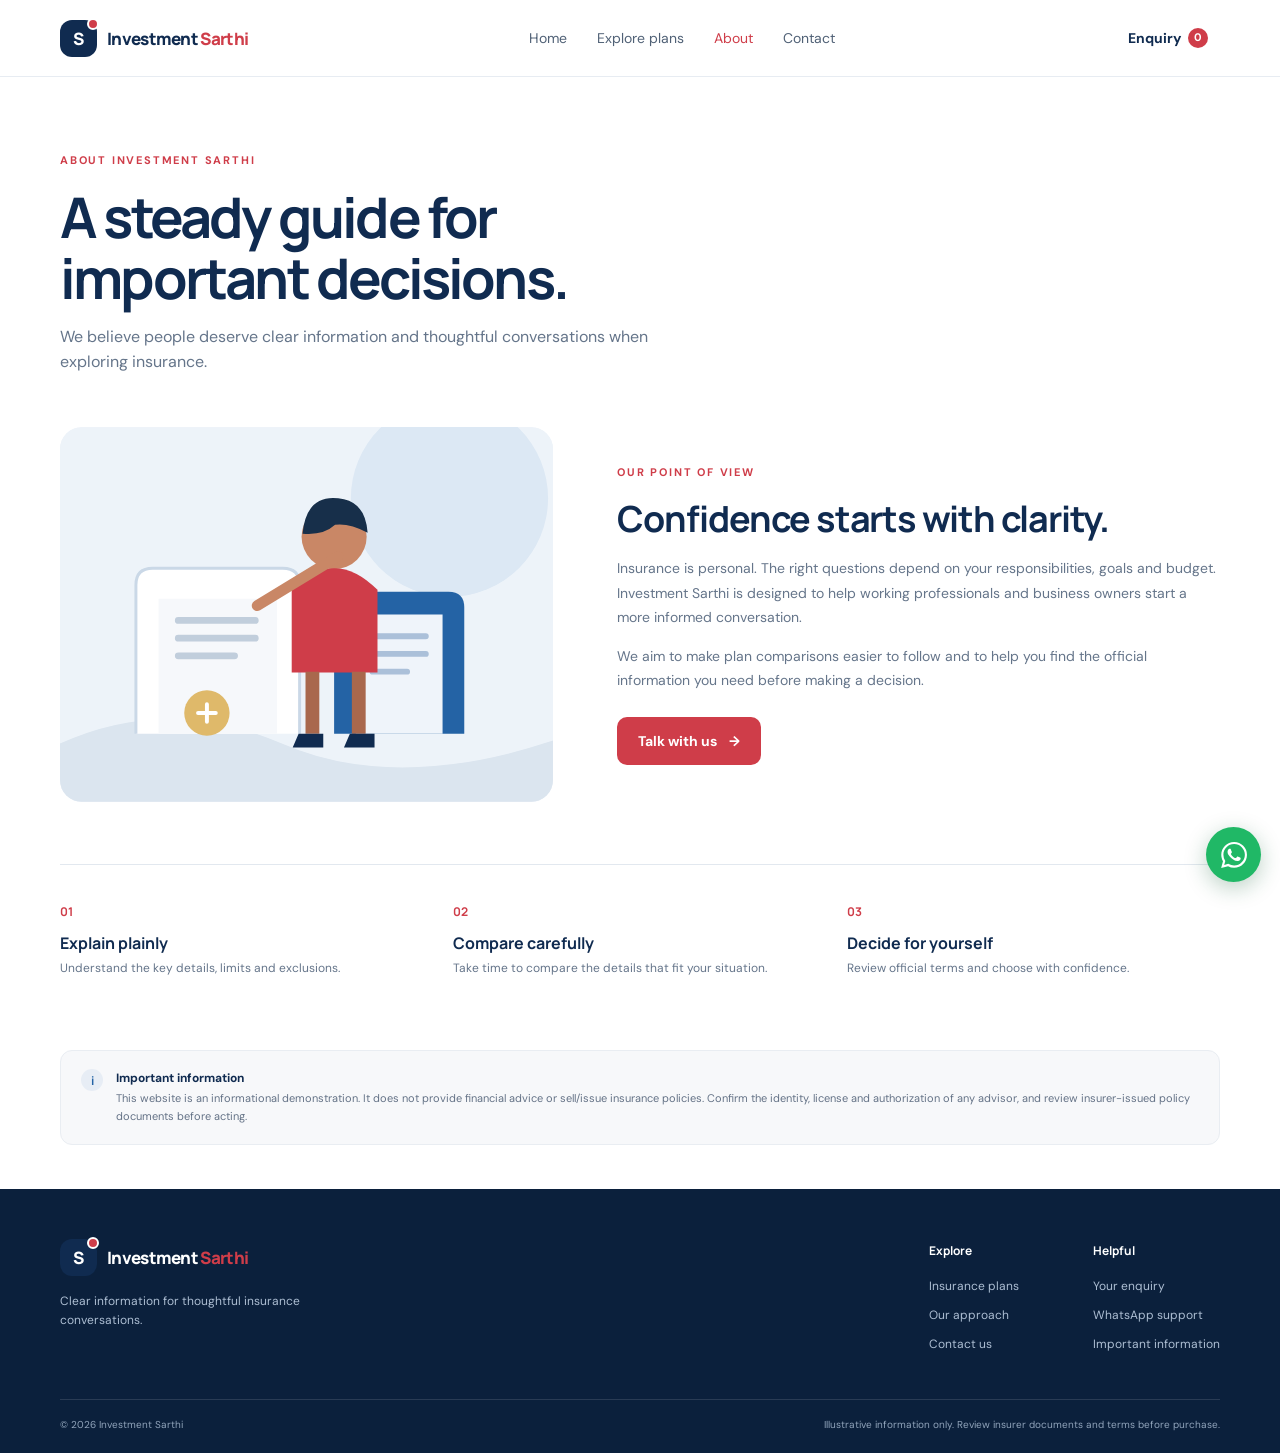
==== about.html @ 4ee1dfb6 "Build Investment Sarthi static website" ====
<!doctype html><html lang="en"><head><meta charset="utf-8"><meta name="viewport" content="width=device-width, initial-scale=1"><title>About Investment Sarthi | Clear Insurance Guidance</title><meta name="description" content="Learn about Investment Sarthi's approach to making insurance information easier to understand and compare."><meta property="og:type" content="website"><meta property="og:title" content="About Investment Sarthi"><meta property="og:description" content="A clear, considered approach to exploring insurance options."><meta property="og:url" content="https://investmentsarthi.in/about.html"><meta property="og:image" content="https://investmentsarthi.in/images/hero.svg"><meta name="theme-color" content="#102b50"><link rel="preconnect" href="https://fonts.googleapis.com"><link rel="preconnect" href="https://fonts.gstatic.com" crossorigin><link href="https://fonts.googleapis.com/css2?family=DM+Sans:wght@400;500;600;700&family=Manrope:wght@400;500;600;700;800&display=swap" rel="stylesheet"><link rel="stylesheet" href="css/style.css"></head><body><div id="site-header"></div><main class="page-main"><section class="page-hero wrap"><p class="eyebrow">About Investment Sarthi</p><h1>A steady guide for<br>important decisions.</h1><p>We believe people deserve clear information and thoughtful conversations when exploring insurance.</p></section><section class="wrap about-layout"><div class="about-art"><img src="images/guide.svg" alt="Illustration of a guide helping someone review a protection plan"></div><div class="about-copy"><p class="eyebrow">Our point of view</p><h2>Confidence starts with clarity.</h2><p>Insurance is personal. The right questions depend on your responsibilities, goals and budget. Investment Sarthi is designed to help working professionals and business owners start a more informed conversation.</p><p>We aim to make plan comparisons easier to follow and to help you find the official information you need before making a decision.</p><a class="button button-primary" href="contact.html">Talk with us <span aria-hidden="true">→</span></a></div></section><section class="wrap values-row"><article><span>01</span><h3>Explain plainly</h3><p>Understand the key details, limits and exclusions.</p></article><article><span>02</span><h3>Compare carefully</h3><p>Take time to compare the details that fit your situation.</p></article><article><span>03</span><h3>Decide for yourself</h3><p>Review official terms and choose with confidence.</p></article></section><section class="disclaimer wrap"><span class="disclaimer-mark">i</span><p><strong>Important information</strong><br>This website is an informational demonstration. It does not provide financial advice or sell/issue insurance policies. Confirm the identity, license and authorization of any advisor, and review insurer-issued policy documents before acting.</p></section></main><div id="site-footer"></div><script src="js/products.js"></script><script src="js/main.js"></script></body></html>
---- css/style.css ----
/* Investment Sarthi — shared styles. Edit the colour tokens below to rebrand. */
:root{--navy:#102b50;--blue:#2463a5;--blue-light:#eaf2fb;--red:#cf3d49;--red-dark:#b92e3b;--ink:#192b40;--muted:#65758a;--line:#e2e8ef;--paper:#fff;--wash:#f6f8fb;--gold:#dfb96a;--radius:18px;--shadow:0 16px 48px rgba(16,43,80,.09);--font-body:'DM Sans',sans-serif;--font-head:'Manrope',sans-serif}
*{box-sizing:border-box}html{scroll-behavior:smooth}body{margin:0;background:#fff;color:var(--ink);font:16px/1.6 var(--font-body)}img{display:block;max-width:100%}a{color:inherit;text-decoration:none}button,input,select{font:inherit}button,a,select{-webkit-tap-highlight-color:transparent}button:focus-visible,a:focus-visible,input:focus-visible,select:focus-visible{outline:3px solid #eaaeb4;outline-offset:3px}.wrap{width:min(1160px,calc(100% - 40px));margin-inline:auto}.site-header{position:sticky;z-index:20;top:0;background:rgba(255,255,255,.96);backdrop-filter:blur(14px);border-bottom:1px solid rgba(226,232,239,.8)}.nav-wrap{height:76px;display:flex;align-items:center;justify-content:space-between;gap:22px}.brand{display:flex;align-items:center;gap:10px;font:800 17px var(--font-head);letter-spacing:-.7px;color:var(--navy);white-space:nowrap}.brand-mark{width:37px;height:37px;border-radius:12px;background:var(--navy);display:grid;place-items:center;color:white;font:800 17px var(--font-head);position:relative}.brand-mark:after{content:'';position:absolute;width:8px;height:8px;border-radius:50%;background:var(--red);right:-2px;top:-2px;border:2px solid white}.brand span:last-child span{color:var(--red)}.nav-links{display:flex;align-items:center;gap:30px}.nav-links a{font-size:14px;color:#506176;transition:color .2s}.nav-links a:hover,.nav-links a[aria-current=page]{color:var(--red)}.nav-actions{display:flex;align-items:center;gap:10px}.cart-link{position:relative;display:flex;align-items:center;gap:7px;padding:10px 12px;font-size:14px;font-weight:700;color:var(--navy)}.cart-count{display:grid;place-items:center;min-width:20px;height:20px;padding:0 5px;border-radius:50px;background:var(--red);color:white;font-size:11px}.menu-toggle{display:none;width:44px;height:44px;border:1px solid var(--line);border-radius:12px;background:#fff;color:var(--navy);font-size:22px}.button{min-height:48px;padding:0 21px;border:0;border-radius:10px;display:inline-flex;align-items:center;justify-content:center;gap:12px;font-size:14px;font-weight:700;transition:transform .2s,box-shadow .2s,background .2s;cursor:pointer}.button:hover{transform:translateY(-2px);box-shadow:0 10px 22px rgba(16,43,80,.16)}.button-primary{background:var(--red);color:white}.button-primary:hover{background:var(--red-dark)}.button-secondary{border:1px solid var(--line);background:white;color:var(--navy)}.button-light{background:white;color:var(--navy)}.button-block{width:100%}.eyebrow{text-transform:uppercase;letter-spacing:1.8px;font-weight:700;font-size:11px;color:var(--red);margin:0 0 16px;display:flex;align-items:center;gap:9px}.eyebrow-dot{width:7px;height:7px;background:var(--red);border-radius:50%}.hero{display:grid;grid-template-columns:1.03fr .97fr;align-items:center;gap:55px;padding-top:56px;padding-bottom:63px;min-height:560px}.hero h1,.page-hero h1{font:700 clamp(39px,5.1vw,63px)/1.09 var(--font-head);letter-spacing:-2.8px;color:var(--navy);margin:0}.hero h1 em{font-style:normal;color:var(--red)}.hero-text{max-width:510px;margin:23px 0 28px;color:var(--muted);font-size:17px}.hero-actions{display:flex;align-items:center;gap:26px}.text-link{display:inline-flex;align-items:center;gap:9px;color:var(--navy);font-weight:700;font-size:14px;min-height:44px;transition:gap .2s}.text-link:hover{gap:14px;color:var(--red)}.hero-proof{margin-top:35px;display:flex;align-items:center;gap:10px;color:var(--muted);font-size:12px}.proof-mark{display:grid;place-items:center;width:21px;height:21px;border-radius:50%;background:#e4f1e9;color:#257448;font-weight:800}.proof-divider{width:1px;height:17px;background:var(--line);margin-inline:7px}.hero-art{position:relative;padding:13px 8px}.hero-art:before{content:'';position:absolute;inset:4% 0 6% 8%;border-radius:45% 45% 22px 22px;background:linear-gradient(145deg,#eff4fb,#f9eeee);transform:rotate(3deg)}.hero-art img{position:relative;width:100%;max-height:420px;object-fit:contain}.floating-note{position:absolute;bottom:26px;left:-25px;padding:14px 18px;background:white;box-shadow:var(--shadow);border:1px solid var(--line);border-radius:13px;display:flex;align-items:center;gap:12px}.note-icon{width:33px;height:33px;display:grid;place-items:center;border-radius:10px;background:#fcf3e4;color:#bd8d34}.floating-note strong,.floating-note small{display:block}.floating-note strong{font-size:12px;color:var(--navy)}.floating-note small{font-size:10px;color:var(--muted);margin-top:2px}.trust-strip{background:var(--navy);color:white}.trust-inner{min-height:65px;display:flex;align-items:center;justify-content:space-between;gap:15px}.trust-inner span{font-size:12px;color:#d7e2ef}.trust-inner span:first-child{font-size:10px;letter-spacing:1.7px;color:#9db3ce;font-weight:700}.section{padding-top:94px;padding-bottom:101px}.section-heading{display:flex;justify-content:space-between;align-items:end;margin-bottom:33px}.section-heading h2,.why-intro h2,.about-copy h2{font:700 36px/1.2 var(--font-head);letter-spacing:-1.2px;color:var(--navy);margin:0}.section-heading .text-link{margin-bottom:5px}.product-grid{display:grid;grid-template-columns:repeat(3,minmax(0,1fr));gap:20px}.product-card{border:1px solid var(--line);border-radius:var(--radius);background:white;overflow:hidden;transition:transform .22s,box-shadow .22s,border-color .22s}.product-card:hover{transform:translateY(-5px);box-shadow:var(--shadow);border-color:#cbd9e8}.product-visual{height:168px;position:relative;display:grid;place-items:center;overflow:hidden}.product-visual img{height:100%;width:100%;object-fit:cover}.product-tag{position:absolute;top:14px;left:14px;padding:6px 10px;border-radius:50px;background:rgba(255,255,255,.93);color:var(--navy);font-weight:700;font-size:10px}.product-info{padding:20px}.product-info h3{font:700 18px/1.3 var(--font-head);color:var(--navy);margin:0 0 8px}.product-info>p{min-height:46px;margin:0;color:var(--muted);font-size:13px;line-height:1.55}.product-card-bottom{display:flex;align-items:end;justify-content:space-between;gap:8px;padding-top:18px;margin-top:17px;border-top:1px solid var(--line)}.price-label{display:block;color:var(--muted);font-size:10px}.price-value{display:block;color:var(--navy);font:700 17px var(--font-head)}.price-period{color:var(--muted);font-size:10px}.card-link{min-height:42px;padding:0 12px;border:1px solid var(--line);border-radius:9px;display:grid;place-items:center;color:var(--navy);font-size:12px;font-weight:700;transition:all .2s}.card-link:hover{background:var(--navy);color:white}.why-section{padding:78px 0;background:var(--navy);color:white}.why-layout{display:grid;grid-template-columns:.85fr 1.15fr;gap:75px;align-items:center}.why-intro .eyebrow{color:#f08b91}.why-intro h2{color:white}.why-intro>p:not(.eyebrow){margin:20px 0 25px;color:#bdcbe0;max-width:385px;font-size:15px}.why-cards{display:grid;grid-template-columns:1fr 1fr;gap:13px}.why-card{padding:21px 19px;border:1px solid rgba(255,255,255,.15);border-radius:14px;background:rgba(255,255,255,.045)}.feature-number{font:700 11px var(--font-head);color:#f08b91}.why-card h3{font:700 15px var(--font-head);margin:13px 0 7px}.why-card p{margin:0;color:#bdcbe0;font-size:12px;line-height:1.6}.disclaimer{margin-top:44px;margin-bottom:44px;padding:18px 20px;display:flex;gap:13px;align-items:flex-start;background:#f7f8fa;border:1px solid #e9edf2;border-radius:12px}.disclaimer-mark{flex:0 0 22px;width:22px;height:22px;border-radius:50%;display:grid;place-items:center;background:#e7edf5;color:var(--blue);font:700 12px var(--font-head)}.disclaimer p{margin:0;color:#647286;font-size:11px;line-height:1.65}.disclaimer strong{color:var(--navy);font-size:12px}.site-footer{background:#0b203c;color:white;padding:50px 0 20px}.footer-top{display:flex;justify-content:space-between;gap:45px;padding-bottom:40px}.footer-brand{max-width:320px}.footer-brand .brand{color:white}.footer-brand p{max-width:270px;color:#adbed3;font-size:12px;margin:16px 0}.footer-columns{display:flex;gap:74px}.footer-col h3{margin:3px 0 13px;font:700 12px var(--font-head);color:white}.footer-col a{display:block;padding:5px 0;color:#adbed3;font-size:12px;transition:color .2s}.footer-col a:hover{color:white}.footer-bottom{border-top:1px solid rgba(255,255,255,.12);padding-top:17px;display:flex;align-items:center;justify-content:space-between;color:#91a4bb;font-size:10px}.footer-bottom p{margin:0}.whatsapp-float{position:fixed;z-index:30;right:19px;bottom:18px;width:55px;height:55px;border-radius:50%;display:grid;place-items:center;background:#20b866;color:white;box-shadow:0 6px 22px rgba(13,88,48,.28);transition:transform .2s}.whatsapp-float:hover{transform:scale(1.06)}.whatsapp-float svg{width:26px;height:26px;fill:currentColor}.page-main{min-height:65vh}.page-hero{padding-top:75px;padding-bottom:48px}.page-hero h1{font-size:clamp(38px,5vw,56px)}.page-hero>p:last-child{max-width:590px;color:var(--muted);font-size:16px;margin:16px 0 0}.compact-hero{padding-top:60px;padding-bottom:28px}.shop-content{padding-bottom:70px}.filter-row{display:flex;align-items:center;justify-content:space-between;margin:0 0 20px;color:var(--muted);font-size:12px}.filter-row p{margin:0}.filter-control{display:flex;align-items:center;gap:9px}.filter-control select{min-height:42px;padding:0 32px 0 12px;border:1px solid var(--line);border-radius:8px;background:white;color:var(--navy)}.inline-disclaimer{margin-top:35px;margin-bottom:0}.detail-layout{display:grid;grid-template-columns:.9fr 1.1fr;gap:55px;padding:40px 0 65px}.detail-visual{border-radius:var(--radius);overflow:hidden;min-height:330px;max-height:450px;background:var(--blue-light)}.detail-visual img{width:100%;height:100%;object-fit:cover}.detail-copy{padding:6px 0}.detail-copy h1{font:700 clamp(34px,4vw,48px)/1.12 var(--font-head);letter-spacing:-1.8px;color:var(--navy);margin:0 0 14px}.detail-copy>p{color:var(--muted)}.detail-price{margin:23px 0;padding:18px 0;border-top:1px solid var(--line);border-bottom:1px solid var(--line)}.detail-price strong{font:700 25px var(--font-head);color:var(--navy)}.detail-price span{font-size:12px;color:var(--muted)}.detail-copy h2{font:700 16px var(--font-head);color:var(--navy);margin:23px 0 10px}.detail-copy ul{padding-left:19px;margin:0;color:#53657b;font-size:13px}.detail-copy li{padding:4px 0}.detail-actions{display:flex;gap:11px;margin-top:24px;flex-wrap:wrap}.detail-note{font-size:10px!important;background:var(--wash);padding:12px;border-radius:9px}.back-link{display:inline-flex;min-height:44px;align-items:center;color:var(--muted);font-size:12px}.empty-state{text-align:center;padding:45px 22px;border:1px dashed #cbd6e2;border-radius:16px;background:#fafbfd}.empty-state h2{font:700 23px var(--font-head);color:var(--navy);margin:0 0 8px}.empty-state p{color:var(--muted);font-size:13px;margin:0 auto 18px;max-width:440px}.cart-layout{display:grid;grid-template-columns:1.3fr .7fr;gap:26px;padding-bottom:70px;align-items:start}.cart-items{display:grid;gap:12px}.cart-item{display:grid;grid-template-columns:94px 1fr auto;gap:16px;align-items:center;padding:14px;border:1px solid var(--line);border-radius:14px}.cart-thumb{width:94px;height:80px;object-fit:cover;border-radius:10px}.cart-item h2{font:700 15px var(--font-head);color:var(--navy);margin:0 0 4px}.cart-item p{font-size:11px;color:var(--muted);margin:0}.cart-controls{display:flex;align-items:center;gap:8px;margin-top:10px}.quantity-control{height:36px;display:flex;align-items:center;border:1px solid var(--line);border-radius:8px}.quantity-control button{width:34px;height:34px;border:0;background:white;color:var(--navy);font-size:18px;cursor:pointer}.quantity-control output{width:25px;text-align:center;font-size:12px}.remove-button{min-height:36px;border:0;background:transparent;color:var(--red);font-size:11px;font-weight:700;cursor:pointer}.cart-item-price{text-align:right;color:var(--navy);font:700 15px var(--font-head);white-space:nowrap}.cart-summary,.checkout-card,.upi-card{border:1px solid var(--line);border-radius:15px;padding:21px;background:white}.cart-summary{position:sticky;top:96px}.cart-summary h2,.checkout-card h2,.upi-card h2{font:700 18px var(--font-head);color:var(--navy);margin:0 0 15px}.summary-row{display:flex;justify-content:space-between;gap:10px;color:var(--muted);font-size:12px;padding:8px 0}.summary-row.total{border-top:1px solid var(--line);padding-top:14px;margin-top:5px;color:var(--navy);font-weight:700;font-size:14px}.summary-note{font-size:10px;color:var(--muted);margin:12px 0 16px}.cart-lower{display:grid;grid-template-columns:1fr 1fr;gap:20px;margin:0 0 70px}.checkout-card>p,.upi-card>p{font-size:12px;color:var(--muted);margin:0 0 17px}.form-grid{display:grid;gap:12px}.form-field label{display:block;color:var(--navy);font-size:11px;font-weight:700;margin:0 0 5px}.form-field input,.form-field textarea{width:100%;min-height:46px;padding:10px 12px;border:1px solid #d9e1ea;border-radius:8px;background:#fff;color:var(--ink)}.form-field textarea{min-height:82px;resize:vertical}.form-hint{font-size:10px;color:var(--muted);margin:7px 0 0}.upi-placeholder{display:flex;align-items:center;gap:15px;margin:14px 0;padding:13px;border:1px dashed #cbd6e2;border-radius:11px;background:#fafbfd}.qr-placeholder{width:82px;height:82px;flex:0 0 82px;padding:7px;border:1px solid var(--line);background:white}.qr-placeholder img{width:100%;height:100%}.upi-placeholder strong{display:block;color:var(--navy);font-size:13px}.upi-placeholder span{display:block;color:var(--muted);font-size:11px}.upi-disclaimer{font-size:10px!important}.about-layout{display:grid;grid-template-columns:.9fr 1.1fr;gap:64px;align-items:center;padding:4px 0 62px}.about-art{border-radius:22px;background:#f1f5fa;overflow:hidden}.about-art img{width:100%;max-height:380px;object-fit:cover}.about-copy h2{margin:0 0 16px}.about-copy>p:not(.eyebrow){font-size:14px;color:var(--muted);line-height:1.75}.about-copy .button{margin-top:10px}.values-row{display:grid;grid-template-columns:repeat(3,1fr);gap:20px;padding-top:33px;padding-bottom:28px;border-top:1px solid var(--line)}.values-row article>span{color:var(--red);font:700 12px var(--font-head)}.values-row h3{font:700 16px var(--font-head);color:var(--navy);margin:9px 0 5px}.values-row p{font-size:12px;color:var(--muted);margin:0}.contact-layout{display:grid;grid-template-columns:.9fr 1.1fr;gap:55px;padding:4px 0 26px;align-items:center}.contact-card{padding:32px;border-radius:18px;background:#f4f7fb;border:1px solid var(--line)}.contact-icon{display:grid;place-items:center;width:43px;height:43px;border-radius:13px;background:#fcecee;color:var(--red);font-size:22px}.contact-card .eyebrow{margin-top:20px;margin-bottom:10px}.contact-card h2{font:700 26px var(--font-head);color:var(--navy);margin:0}.contact-card>p:not(.eyebrow){font-size:13px;color:var(--muted);margin:10px 0 19px}.contact-card .small-note{font-size:10px!important;margin-top:16px!important}.contact-details{display:grid;gap:22px}.contact-details>div{position:relative;padding-left:48px}.contact-details>div>span{position:absolute;left:0;top:0;color:var(--red);font:700 12px var(--font-head)}.contact-details h3{font:700 15px var(--font-head);color:var(--navy);margin:0 0 5px}.contact-details p{font-size:12px;color:var(--muted);margin:0}.not-found{padding:80px 0;text-align:center}.not-found h1{color:var(--navy);font:700 38px var(--font-head)}.not-found p{color:var(--muted)}
@media(max-width:900px){.nav-links{gap:18px}.hero{gap:27px;min-height:500px}.hero h1{font-size:51px}.why-layout{gap:35px}.footer-columns{gap:40px}.detail-layout,.about-layout{gap:35px}.cart-layout{grid-template-columns:1fr .8fr}}
@media(max-width:700px){.wrap{width:min(100% - 36px,540px)}.nav-wrap{height:67px}.brand{font-size:16px}.brand-mark{width:35px;height:35px}.menu-toggle{display:grid;place-items:center}.nav-links{display:none;position:absolute;left:0;right:0;top:66px;padding:10px 18px 17px;background:white;border-bottom:1px solid var(--line);box-shadow:0 16px 25px rgba(16,43,80,.08);align-items:stretch;gap:0}.nav-links.is-open{display:flex;flex-direction:column}.nav-links a{min-height:47px;display:flex;align-items:center;border-bottom:1px solid #f0f2f5}.nav-actions{gap:3px}.cart-link{padding:9px 7px;font-size:0}.cart-link .cart-count{font-size:10px}.hero{grid-template-columns:1fr;gap:2px;padding-top:42px;padding-bottom:40px;min-height:0}.hero h1{font-size:clamp(40px,11vw,53px);letter-spacing:-2px}.hero-text{font-size:15px;margin:17px 0 22px}.hero-art{max-width:460px;margin:4px auto 0;padding:5px}.hero-art img{max-height:300px}.floating-note{bottom:14px;left:-1px;transform:scale(.9);transform-origin:left bottom}.hero-proof{margin-top:23px;flex-wrap:wrap;font-size:10px}.trust-inner{min-height:66px;justify-content:flex-start;gap:10px;overflow:hidden}.trust-inner span{font-size:10px;white-space:nowrap}.trust-inner span:first-child{display:none}.trust-inner span:not(:last-child):after{content:'·';padding-left:10px;color:#7890ad}.section{padding-top:62px;padding-bottom:66px}.section-heading{align-items:start;gap:8px;margin-bottom:23px}.section-heading h2,.why-intro h2,.about-copy h2{font-size:30px}.section-heading>.text-link{font-size:11px;white-space:nowrap;margin-top:20px}.product-grid{grid-template-columns:1fr;gap:14px}.product-card{display:grid;grid-template-columns:112px 1fr;min-height:145px}.product-visual{height:100%;min-height:145px}.product-tag{font-size:8px;top:8px;left:8px;padding:4px 7px}.product-info{padding:13px}.product-info h3{font-size:15px}.product-info>p{font-size:11px;min-height:0;line-height:1.4}.product-card-bottom{padding-top:11px;margin-top:10px}.price-label{font-size:9px}.price-value{font-size:14px}.price-period{font-size:9px}.card-link{min-height:40px;padding:0 9px;font-size:10px}.why-section{padding:53px 0}.why-layout{grid-template-columns:1fr;gap:28px}.why-intro>p:not(.eyebrow){font-size:13px}.why-cards{gap:9px}.why-card{padding:16px 13px}.why-card h3{font-size:13px}.why-card p{font-size:10px}.disclaimer{margin-top:30px;margin-bottom:30px;padding:14px;gap:10px}.disclaimer p{font-size:10px}.footer-top{flex-direction:column;gap:27px;padding-bottom:27px}.footer-columns{gap:0;justify-content:space-between}.footer-bottom{align-items:flex-start;gap:10px;flex-direction:column}.whatsapp-float{right:14px;bottom:14px;width:52px;height:52px}.page-hero{padding-top:49px;padding-bottom:30px}.page-hero h1{font-size:clamp(37px,10vw,49px);letter-spacing:-2px}.page-hero>p:last-child{font-size:14px}.compact-hero{padding-top:43px;padding-bottom:23px}.filter-row{margin-bottom:15px}.filter-control{font-size:10px}.filter-control select{min-height:42px;font-size:11px}.shop-content{padding-bottom:45px}.detail-layout{grid-template-columns:1fr;gap:24px;padding:22px 0 48px}.detail-visual{min-height:220px;max-height:300px}.detail-copy h1{font-size:36px}.detail-copy>p{font-size:13px}.cart-layout{grid-template-columns:1fr;gap:16px;padding-bottom:35px}.cart-summary{position:static}.cart-item{grid-template-columns:70px 1fr auto;gap:10px;padding:10px}.cart-thumb{width:70px;height:68px}.cart-item h2{font-size:12px}.cart-item p{font-size:10px}.cart-controls{gap:3px}.quantity-control{height:34px}.quantity-control button{width:31px;height:32px}.remove-button{font-size:10px}.cart-item-price{font-size:11px}.cart-lower{grid-template-columns:1fr;gap:13px;margin-bottom:45px}.checkout-card,.upi-card{padding:18px}.about-layout{grid-template-columns:1fr;gap:23px;padding-bottom:37px}.about-art img{max-height:260px}.about-copy>p:not(.eyebrow){font-size:13px}.values-row{grid-template-columns:1fr;gap:18px;padding-top:25px}.values-row article{padding-bottom:15px;border-bottom:1px solid var(--line)}.contact-layout{grid-template-columns:1fr;gap:26px}.contact-card{padding:24px}.contact-details{gap:18px}.not-found{padding:55px 0}}
@media(max-width:380px){.wrap{width:calc(100% - 28px)}.hero-actions{gap:13px}.button{padding:0 15px}.hero-proof{gap:7px}.product-card{grid-template-columns:99px 1fr}.product-info{padding:11px}.product-card-bottom{gap:5px}.price-value{font-size:13px}.cart-item{grid-template-columns:58px minmax(0,1fr) auto}.cart-thumb{width:58px;height:62px}.cart-item-price{font-size:10px}.quantity-control button{width:28px}.floating-note{left:-7px}}
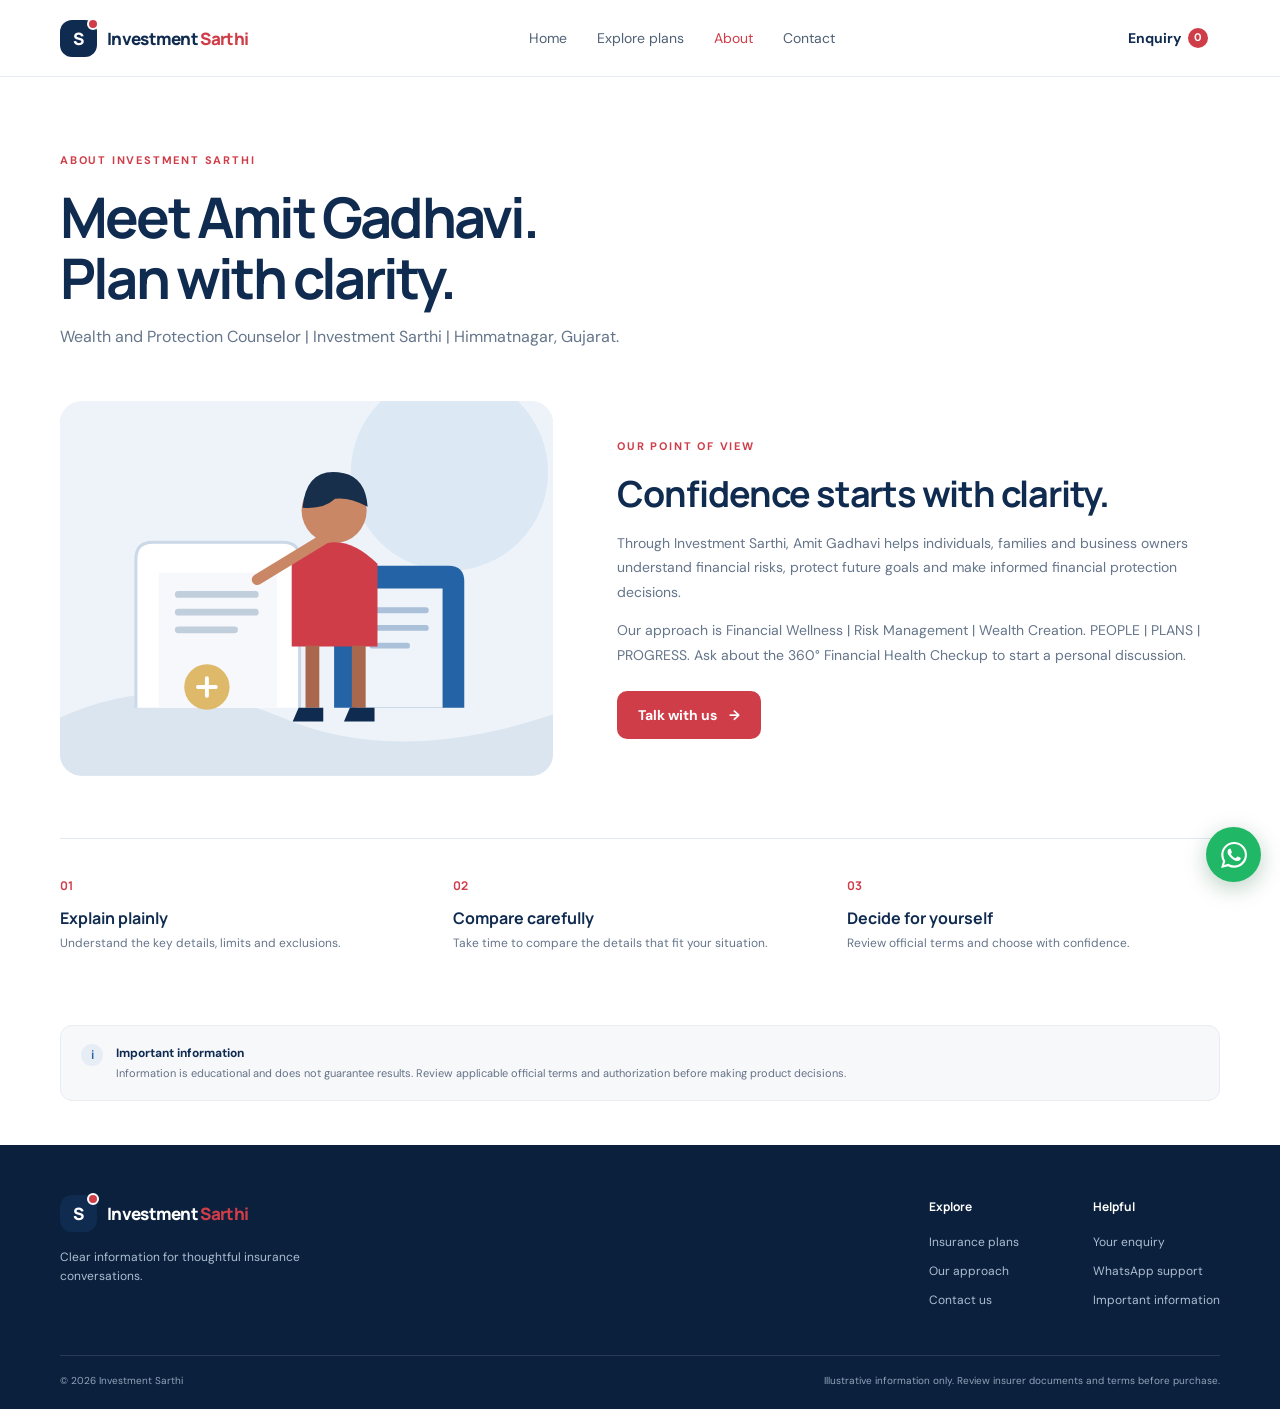
==== commit 68561bd7: "Improve consultation conversion and financial wellness positioning" ====
--- a/about.html
+++ b/about.html
@@ -1 +1 @@
-<!doctype html><html lang="en"><head><meta charset="utf-8"><meta name="viewport" content="width=device-width, initial-scale=1"><title>About Investment Sarthi | Clear Insurance Guidance</title><meta name="description" content="Learn about Investment Sarthi's approach to making insurance information easier to understand and compare."><meta property="og:type" content="website"><meta property="og:title" content="About Investment Sarthi"><meta property="og:description" content="A clear, considered approach to exploring insurance options."><meta property="og:url" content="https://investmentsarthi.in/about.html"><meta property="og:image" content="https://investmentsarthi.in/images/hero.svg"><meta name="theme-color" content="#102b50"><link rel="preconnect" href="https://fonts.googleapis.com"><link rel="preconnect" href="https://fonts.gstatic.com" crossorigin><link href="https://fonts.googleapis.com/css2?family=DM+Sans:wght@400;500;600;700&family=Manrope:wght@400;500;600;700;800&display=swap" rel="stylesheet"><link rel="stylesheet" href="css/style.css"></head><body><div id="site-header"></div><main class="page-main"><section class="page-hero wrap"><p class="eyebrow">About Investment Sarthi</p><h1>A steady guide for<br>important decisions.</h1><p>We believe people deserve clear information and thoughtful conversations when exploring insurance.</p></section><section class="wrap about-layout"><div class="about-art"><img src="images/guide.svg" alt="Illustration of a guide helping someone review a protection plan"></div><div class="about-copy"><p class="eyebrow">Our point of view</p><h2>Confidence starts with clarity.</h2><p>Insurance is personal. The right questions depend on your responsibilities, goals and budget. Investment Sarthi is designed to help working professionals and business owners start a more informed conversation.</p><p>We aim to make plan comparisons easier to follow and to help you find the official information you need before making a decision.</p><a class="button button-primary" href="contact.html">Talk with us <span aria-hidden="true">→</span></a></div></section><section class="wrap values-row"><article><span>01</span><h3>Explain plainly</h3><p>Understand the key details, limits and exclusions.</p></article><article><span>02</span><h3>Compare carefully</h3><p>Take time to compare the details that fit your situation.</p></article><article><span>03</span><h3>Decide for yourself</h3><p>Review official terms and choose with confidence.</p></article></section><section class="disclaimer wrap"><span class="disclaimer-mark">i</span><p><strong>Important information</strong><br>This website is an informational demonstration. It does not provide financial advice or sell/issue insurance policies. Confirm the identity, license and authorization of any advisor, and review insurer-issued policy documents before acting.</p></section></main><div id="site-footer"></div><script src="js/products.js"></script><script src="js/main.js"></script></body></html>
+<!doctype html><html lang="en"><head><meta charset="utf-8"><meta name="viewport" content="width=device-width, initial-scale=1"><title>About Amit Gadhavi | Investment Sarthi Himmatnagar</title><meta name="description" content="Meet Amit Gadhavi, Wealth and Protection Counselor at Investment Sarthi, Himmatnagar. Learn about financial wellness and the 360° Financial Health Checkup."><meta property="og:type" content="website"><meta property="og:title" content="About Investment Sarthi"><meta property="og:description" content="A clear, considered approach to exploring insurance options."><meta property="og:url" content="https://investmentsarthi.in/about.html"><meta property="og:image" content="https://investmentsarthi.in/images/hero.svg"><meta name="theme-color" content="#102b50"><link rel="preconnect" href="https://fonts.googleapis.com"><link rel="preconnect" href="https://fonts.gstatic.com" crossorigin><link href="https://fonts.googleapis.com/css2?family=DM+Sans:wght@400;500;600;700&family=Manrope:wght@400;500;600;700;800&display=swap" rel="stylesheet"><link rel="stylesheet" href="css/style.css"><link rel="canonical" href="https://investmentsarthi.in/about.html"></head><body><div id="site-header"></div><main class="page-main"><section class="page-hero wrap"><p class="eyebrow">About Investment Sarthi</p><h1>Meet Amit Gadhavi.<br>Plan with clarity.</h1><p>Wealth and Protection Counselor | Investment Sarthi | Himmatnagar, Gujarat.</p></section><section class="wrap about-layout"><div class="about-art"><img src="images/guide.svg" alt="Illustration of a guide helping someone review a protection plan"></div><div class="about-copy"><p class="eyebrow">Our point of view</p><h2>Confidence starts with clarity.</h2><p>Through Investment Sarthi, Amit Gadhavi helps individuals, families and business owners understand financial risks, protect future goals and make informed financial protection decisions.</p><p>Our approach is Financial Wellness | Risk Management | Wealth Creation. PEOPLE | PLANS | PROGRESS. Ask about the 360° Financial Health Checkup to start a personal discussion.</p><a class="button button-primary" href="contact.html">Talk with us <span aria-hidden="true">→</span></a></div></section><section class="wrap values-row"><article><span>01</span><h3>Explain plainly</h3><p>Understand the key details, limits and exclusions.</p></article><article><span>02</span><h3>Compare carefully</h3><p>Take time to compare the details that fit your situation.</p></article><article><span>03</span><h3>Decide for yourself</h3><p>Review official terms and choose with confidence.</p></article></section><section class="disclaimer wrap"><span class="disclaimer-mark">i</span><p><strong>Important information</strong><br>Information is educational and does not guarantee results. Review applicable official terms and authorization before making product decisions.</p></section></main><div id="site-footer"></div><script src="js/products.js"></script><script src="js/main.js"></script></body></html>
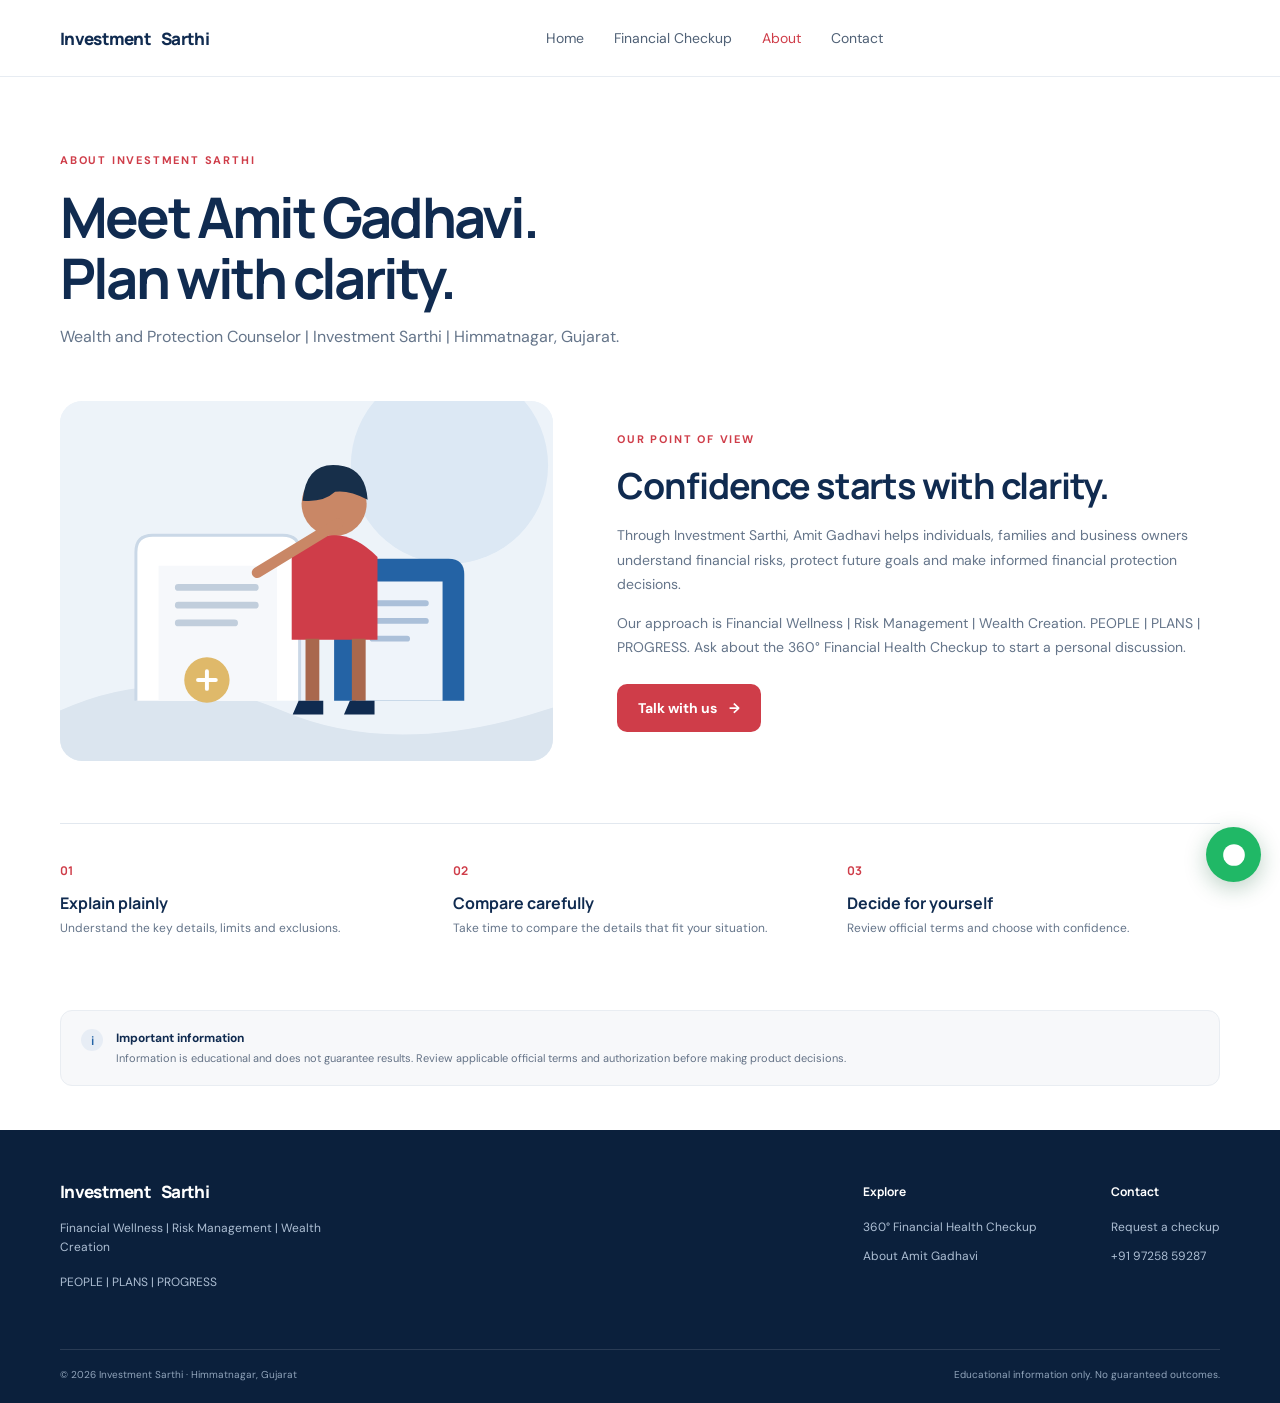
==== commit 7ed13982: "Retire demo checkout and improve mobile consultation UX" ====
--- a/about.html
+++ b/about.html
@@ -1 +1 @@
-<!doctype html><html lang="en"><head><meta charset="utf-8"><meta name="viewport" content="width=device-width, initial-scale=1"><title>About Amit Gadhavi | Investment Sarthi Himmatnagar</title><meta name="description" content="Meet Amit Gadhavi, Wealth and Protection Counselor at Investment Sarthi, Himmatnagar. Learn about financial wellness and the 360° Financial Health Checkup."><meta property="og:type" content="website"><meta property="og:title" content="About Investment Sarthi"><meta property="og:description" content="A clear, considered approach to exploring insurance options."><meta property="og:url" content="https://investmentsarthi.in/about.html"><meta property="og:image" content="https://investmentsarthi.in/images/hero.svg"><meta name="theme-color" content="#102b50"><link rel="preconnect" href="https://fonts.googleapis.com"><link rel="preconnect" href="https://fonts.gstatic.com" crossorigin><link href="https://fonts.googleapis.com/css2?family=DM+Sans:wght@400;500;600;700&family=Manrope:wght@400;500;600;700;800&display=swap" rel="stylesheet"><link rel="stylesheet" href="css/style.css"><link rel="canonical" href="https://investmentsarthi.in/about.html"></head><body><div id="site-header"></div><main class="page-main"><section class="page-hero wrap"><p class="eyebrow">About Investment Sarthi</p><h1>Meet Amit Gadhavi.<br>Plan with clarity.</h1><p>Wealth and Protection Counselor | Investment Sarthi | Himmatnagar, Gujarat.</p></section><section class="wrap about-layout"><div class="about-art"><img src="images/guide.svg" alt="Illustration of a guide helping someone review a protection plan"></div><div class="about-copy"><p class="eyebrow">Our point of view</p><h2>Confidence starts with clarity.</h2><p>Through Investment Sarthi, Amit Gadhavi helps individuals, families and business owners understand financial risks, protect future goals and make informed financial protection decisions.</p><p>Our approach is Financial Wellness | Risk Management | Wealth Creation. PEOPLE | PLANS | PROGRESS. Ask about the 360° Financial Health Checkup to start a personal discussion.</p><a class="button button-primary" href="contact.html">Talk with us <span aria-hidden="true">→</span></a></div></section><section class="wrap values-row"><article><span>01</span><h3>Explain plainly</h3><p>Understand the key details, limits and exclusions.</p></article><article><span>02</span><h3>Compare carefully</h3><p>Take time to compare the details that fit your situation.</p></article><article><span>03</span><h3>Decide for yourself</h3><p>Review official terms and choose with confidence.</p></article></section><section class="disclaimer wrap"><span class="disclaimer-mark">i</span><p><strong>Important information</strong><br>Information is educational and does not guarantee results. Review applicable official terms and authorization before making product decisions.</p></section></main><div id="site-footer"></div><script src="js/products.js"></script><script src="js/main.js"></script></body></html>
+<!doctype html><html lang="en"><head><meta charset="utf-8"><meta name="viewport" content="width=device-width, initial-scale=1"><title>About Amit Gadhavi | Investment Sarthi Himmatnagar</title><meta name="description" content="Meet Amit Gadhavi, Wealth and Protection Counselor at Investment Sarthi, Himmatnagar. Learn about financial wellness and the 360° Financial Health Checkup."><meta property="og:type" content="website"><meta property="og:title" content="About Investment Sarthi"><meta property="og:description" content="A clear, considered approach to exploring insurance options."><meta property="og:url" content="https://investmentsarthi.in/about.html"><meta property="og:image" content="https://investmentsarthi.in/images/hero.svg"><meta name="theme-color" content="#102b50"><link rel="preconnect" href="https://fonts.googleapis.com"><link rel="preconnect" href="https://fonts.gstatic.com" crossorigin><link href="https://fonts.googleapis.com/css2?family=DM+Sans:wght@400;500;600;700&family=Manrope:wght@400;500;600;700;800&display=swap" rel="stylesheet"><link rel="stylesheet" href="css/style.css"><link rel="canonical" href="https://investmentsarthi.in/about.html"></head><body><div id="site-header"></div><main class="page-main"><section class="page-hero wrap"><p class="eyebrow">About Investment Sarthi</p><h1>Meet Amit Gadhavi.<br>Plan with clarity.</h1><p>Wealth and Protection Counselor | Investment Sarthi | Himmatnagar, Gujarat.</p></section><section class="wrap about-layout"><div class="about-art"><img src="images/guide.svg" width="480" height="360" loading="lazy" decoding="async" alt="Illustration of a guide helping someone review a protection plan"></div><div class="about-copy"><p class="eyebrow">Our point of view</p><h2>Confidence starts with clarity.</h2><p>Through Investment Sarthi, Amit Gadhavi helps individuals, families and business owners understand financial risks, protect future goals and make informed financial protection decisions.</p><p>Our approach is Financial Wellness | Risk Management | Wealth Creation. PEOPLE | PLANS | PROGRESS. Ask about the 360° Financial Health Checkup to start a personal discussion.</p><a class="button button-primary" href="contact.html">Talk with us <span aria-hidden="true">→</span></a></div></section><section class="wrap values-row"><article><span>01</span><h3>Explain plainly</h3><p>Understand the key details, limits and exclusions.</p></article><article><span>02</span><h3>Compare carefully</h3><p>Take time to compare the details that fit your situation.</p></article><article><span>03</span><h3>Decide for yourself</h3><p>Review official terms and choose with confidence.</p></article></section><section class="disclaimer wrap"><span class="disclaimer-mark">i</span><p><strong>Important information</strong><br>Information is educational and does not guarantee results. Review applicable official terms and authorization before making product decisions.</p></section></main><div id="site-footer"></div><script src="js/main.js"></script></body></html>
